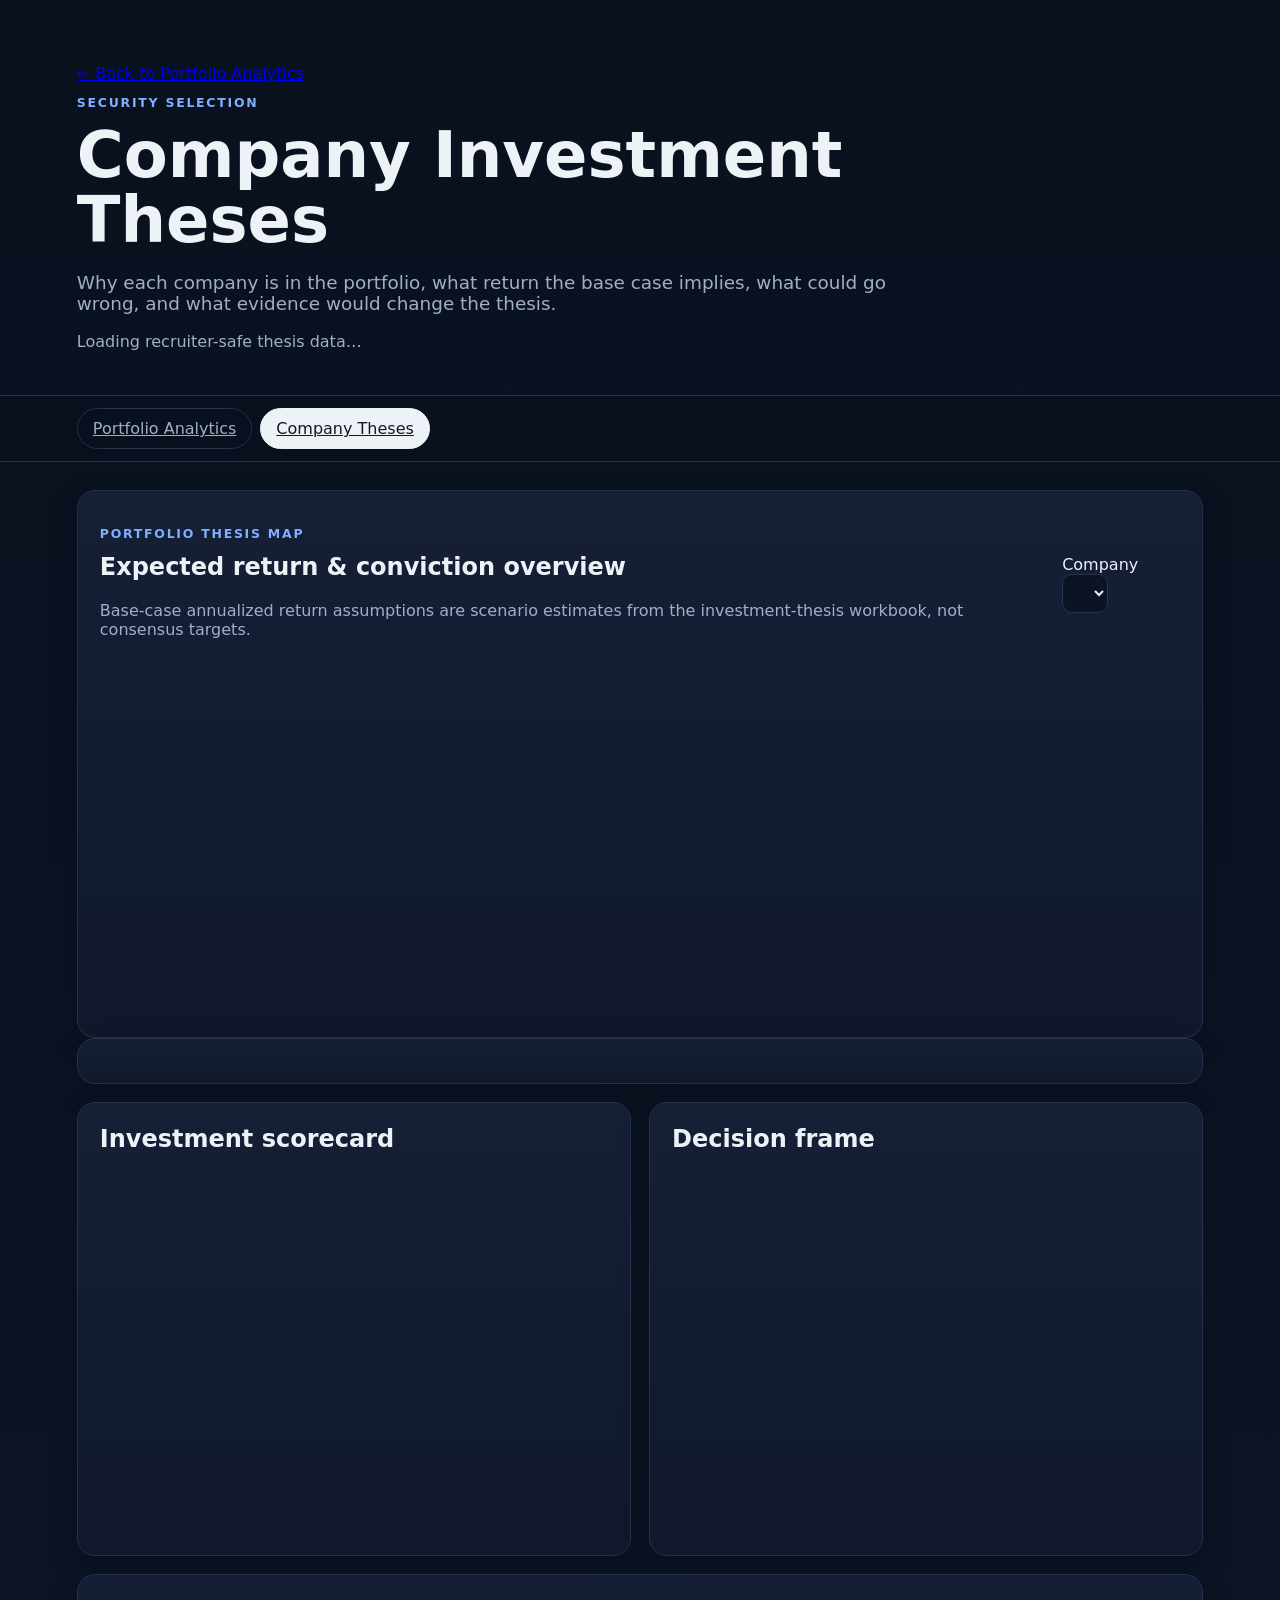
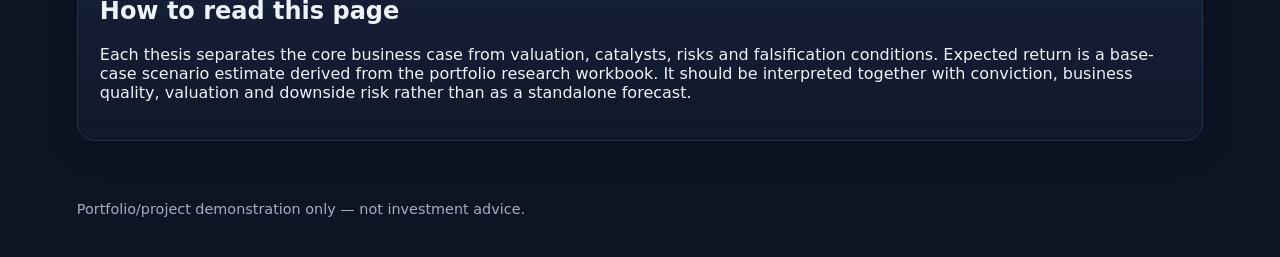
==== company-theses.html @ d9fcb044 "Add dedicated company theses recruiter page" ====
<!doctype html>
<html lang="en">
<head>
  <meta charset="utf-8" />
  <meta name="viewport" content="width=device-width,initial-scale=1" />
  <meta name="description" content="Company-level investment theses, expected returns, risks and monitoring framework." />
  <title>Company Theses | Investment Research Portfolio</title>
  <link rel="stylesheet" href="styles.css" />
  <script src="https://cdn.plot.ly/plotly-2.35.2.min.js"></script>
</head>
<body>
  <header class="hero thesis-hero">
    <div>
      <a class="back-link" href="index.html">← Back to Portfolio Analytics</a>
      <p class="eyebrow">SECURITY SELECTION</p>
      <h1>Company Investment Theses</h1>
      <p class="lede">Why each company is in the portfolio, what return the base case implies, what could go wrong, and what evidence would change the thesis.</p>
      <p id="thesisFreshness" class="muted">Loading recruiter-safe thesis data…</p>
    </div>
  </header>

  <nav class="tabs thesis-nav" aria-label="Company thesis navigation">
    <a class="tab nav-link" href="index.html">Portfolio Analytics</a>
    <a class="tab nav-link active" href="company-theses.html">Company Theses</a>
  </nav>

  <main class="thesis-page-shell">
    <section class="card thesis-overview-card">
      <div class="section-head thesis-controls">
        <div>
          <p class="eyebrow">PORTFOLIO THESIS MAP</p>
          <h2>Expected return & conviction overview</h2>
          <p class="muted">Base-case annualized return assumptions are scenario estimates from the investment-thesis workbook, not consensus targets.</p>
        </div>
        <label class="company-picker">Company
          <select id="thesisCompanySelect" aria-label="Select company"></select>
        </label>
      </div>
      <div id="returnOverviewChart" class="chart compact-chart"></div>
    </section>

    <section id="companyHeader" class="company-detail-header card"></section>

    <section class="grid two thesis-detail-grid">
      <article class="card">
        <h2>Investment scorecard</h2>
        <div id="companyScoreChart" class="chart compact-chart"></div>
      </article>
      <article class="card">
        <h2>Decision frame</h2>
        <div id="decisionFrame" class="decision-frame"></div>
      </article>
    </section>

    <section id="companyThesisBody" class="thesis-grid thesis-body-grid"></section>

    <section class="card thesis-method-note">
      <h2>How to read this page</h2>
      <p>Each thesis separates the core business case from valuation, catalysts, risks and falsification conditions. Expected return is a base-case scenario estimate derived from the portfolio research workbook. It should be interpreted together with conviction, business quality, valuation and downside risk rather than as a standalone forecast.</p>
    </section>
  </main>

  <footer>Portfolio/project demonstration only — not investment advice.</footer>
  <script src="company-theses.js"></script>
</body>
</html>
---- styles.css ----
:root{--bg:#0b1020;--panel:#11182b;--panel2:#151f36;--text:#edf2f7;--muted:#9fb0c6;--line:#24324c;--accent:#7fb0ff;--good:#7ed6a5}*{box-sizing:border-box}body{margin:0;font-family:Inter,ui-sans-serif,system-ui,-apple-system,BlinkMacSystemFont,"Segoe UI",sans-serif;background:linear-gradient(180deg,#09101e 0%,#0d1424 100%);color:var(--text)}.hero{padding:64px 6vw 28px;max-width:1400px;margin:auto}.eyebrow{font-size:.78rem;letter-spacing:.14em;color:var(--accent);font-weight:700}.hero h1{font-size:clamp(2.2rem,5vw,4.6rem);line-height:1.02;margin:.2rem 0 1rem;max-width:1000px}.lede{font-size:1.15rem;color:var(--muted);max-width:850px}.muted{color:var(--muted)}.tabs{position:sticky;top:0;z-index:20;display:flex;gap:8px;overflow:auto;padding:12px 6vw;background:rgba(9,16,30,.92);backdrop-filter:blur(12px);border-top:1px solid var(--line);border-bottom:1px solid var(--line)}.tab{border:1px solid var(--line);background:transparent;color:var(--muted);padding:10px 15px;border-radius:999px;cursor:pointer;white-space:nowrap}.tab.active{background:var(--text);color:#111827;border-color:var(--text)}main{max-width:1400px;margin:auto;padding:28px 6vw 60px}.panel{display:none}.active-panel{display:block}.grid{display:grid;gap:18px;margin:18px 0}.grid.two{grid-template-columns:repeat(2,minmax(0,1fr))}.grid.three{grid-template-columns:repeat(3,minmax(0,1fr))}.card{background:linear-gradient(180deg,var(--panel2),var(--panel));border:1px solid var(--line);border-radius:18px;padding:22px;box-shadow:0 10px 30px rgba(0,0,0,.18)}.card h2,.card h3{margin-top:0}.metric-grid{display:grid;grid-template-columns:repeat(6,minmax(0,1fr));gap:12px;margin-bottom:18px}.metric-grid.compact{grid-template-columns:repeat(5,minmax(0,1fr))}.metric{background:var(--panel);border:1px solid var(--line);border-radius:14px;padding:16px}.metric .label{color:var(--muted);font-size:.8rem}.metric .value{font-size:1.35rem;font-weight:700;margin-top:5px}.chart{min-height:360px}.table-wrap{overflow:auto}table{width:100%;border-collapse:collapse}th,td{text-align:left;padding:12px;border-bottom:1px solid var(--line)}th{color:var(--muted);font-size:.8rem;text-transform:uppercase;letter-spacing:.05em}.section-head{display:flex;justify-content:space-between;gap:16px;align-items:center}select{background:#0c1424;color:var(--text);border:1px solid var(--line);padding:10px 12px;border-radius:10px}.thesis-grid{display:grid;grid-template-columns:repeat(2,minmax(0,1fr));gap:16px}.thesis-block{background:#0c1424;border:1px solid var(--line);border-radius:12px;padding:16px}.thesis-block h3{font-size:.95rem;color:var(--accent);margin-bottom:8px}.research-intro{padding:30px}footer{max-width:1400px;margin:auto;padding:0 6vw 40px;color:var(--muted);font-size:.9rem}@media(max-width:900px){.grid.two,.grid.three,.thesis-grid{grid-template-columns:1fr}.metric-grid,.metric-grid.compact{grid-template-columns:repeat(2,minmax(0,1fr))}.hero{padding-top:40px}}@media(max-width:560px){.metric-grid,.metric-grid.compact{grid-template-columns:1fr}.hero,main,.tabs,footer{padding-left:20px;padding-right:20px}.section-head{align-items:flex-start;flex-direction:column}.chart{min-height:300px}}
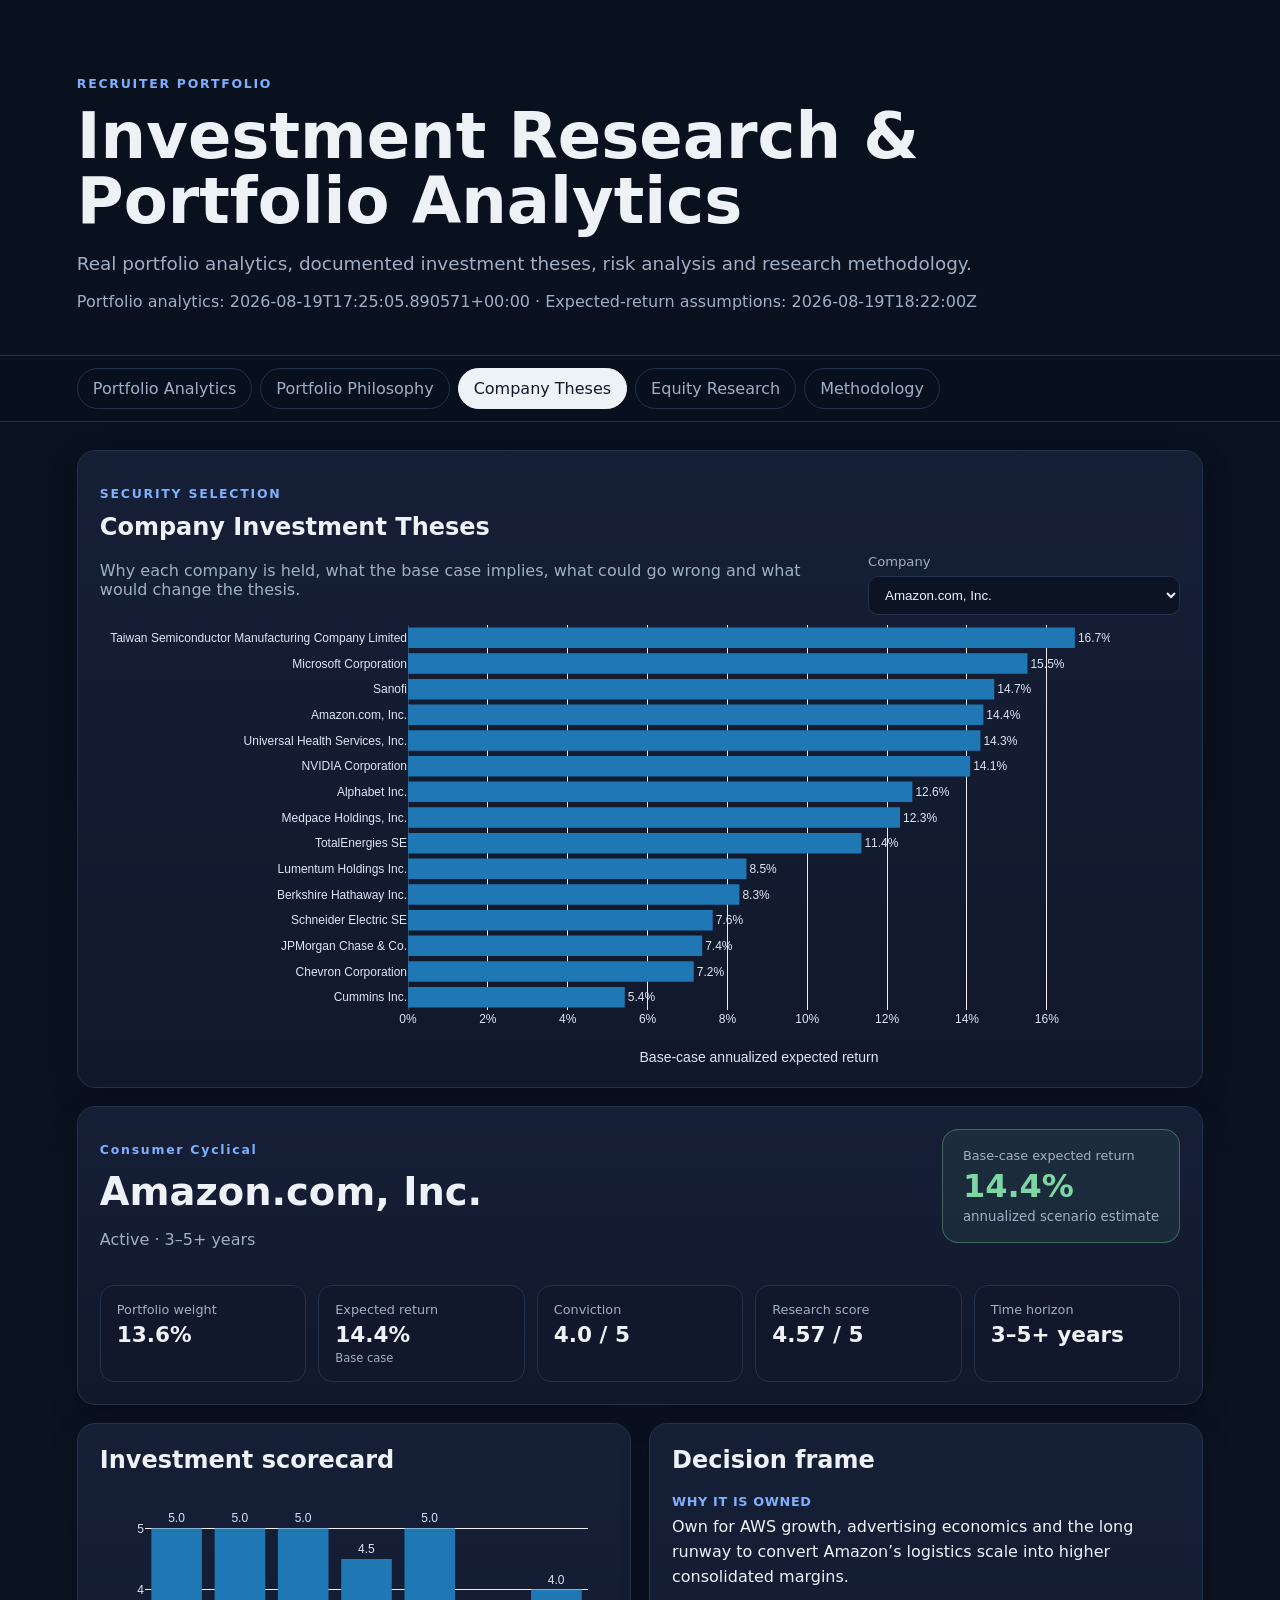
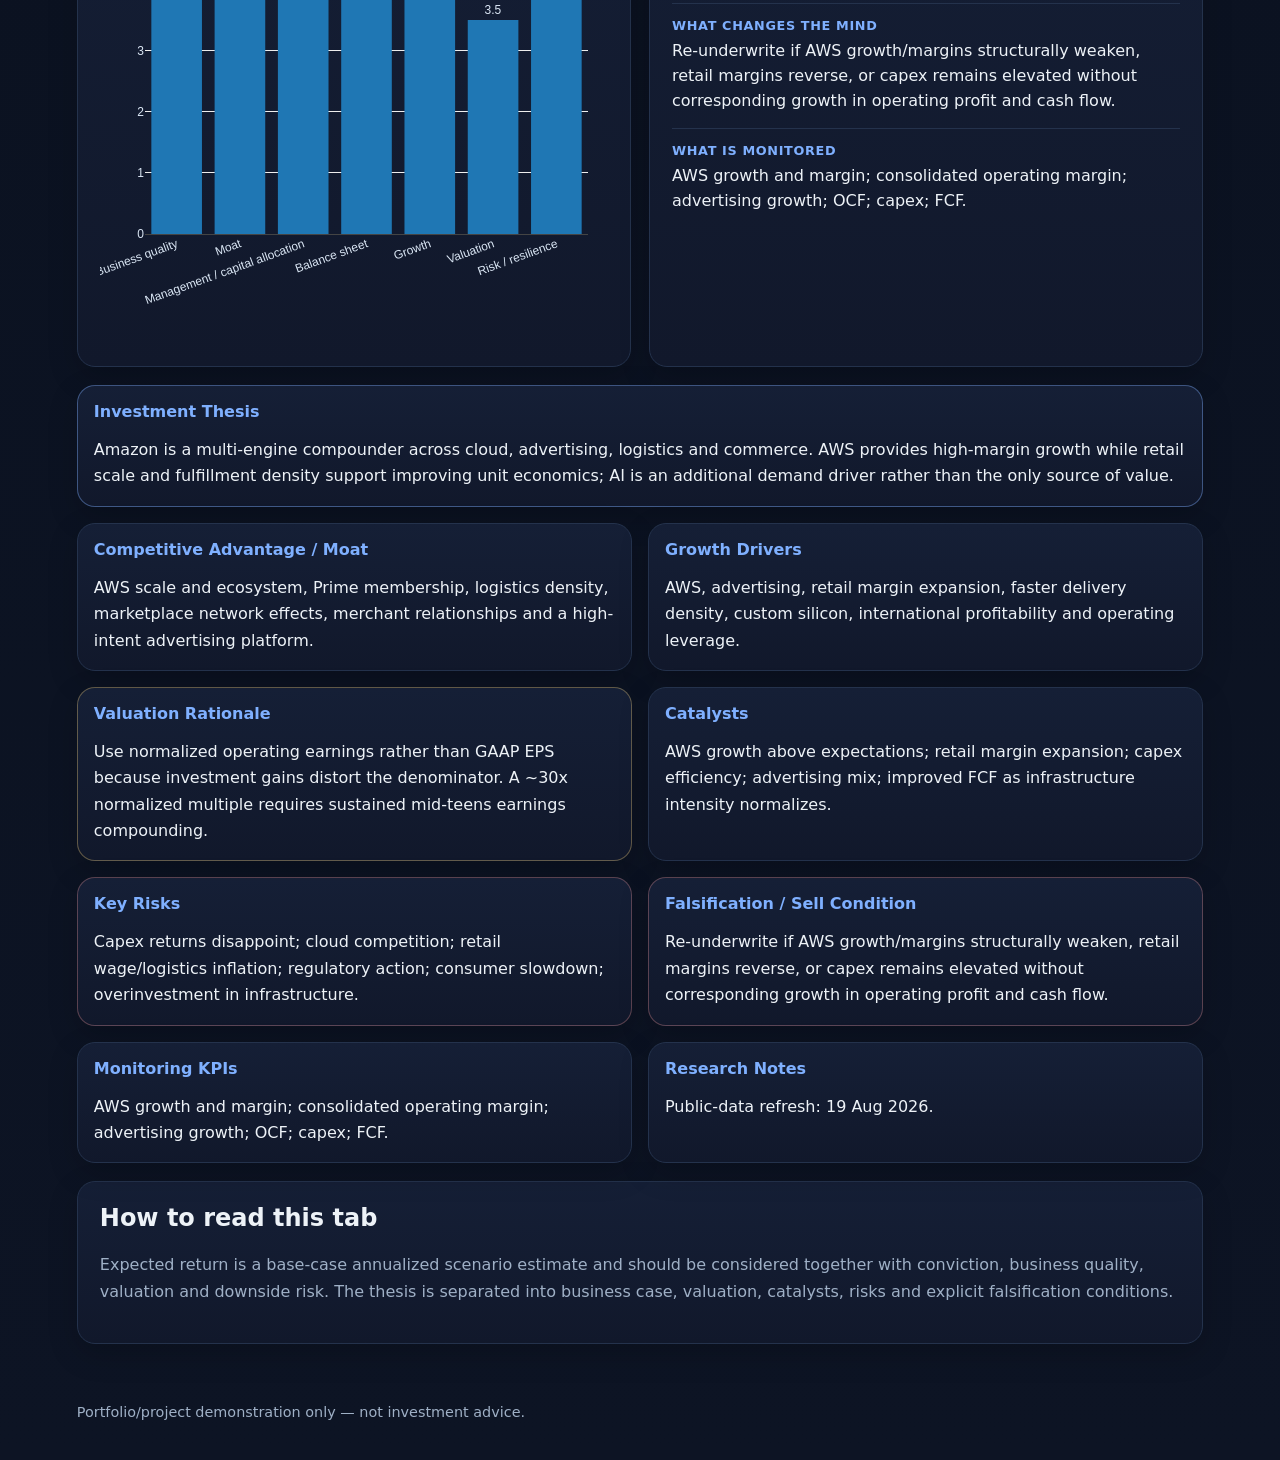
==== commit 8497383e: "Redirect standalone thesis page into main dashboard tab" ====
--- a/company-theses.html
+++ b/company-theses.html
@@ -3,64 +3,12 @@
 <head>
   <meta charset="utf-8" />
   <meta name="viewport" content="width=device-width,initial-scale=1" />
-  <meta name="description" content="Company-level investment theses, expected returns, risks and monitoring framework." />
-  <title>Company Theses | Investment Research Portfolio</title>
-  <link rel="stylesheet" href="styles.css" />
-  <script src="https://cdn.plot.ly/plotly-2.35.2.min.js"></script>
+  <meta http-equiv="refresh" content="0; url=index.html#theses" />
+  <title>Company Theses</title>
+  <link rel="canonical" href="index.html#theses" />
 </head>
 <body>
-  <header class="hero thesis-hero">
-    <div>
-      <a class="back-link" href="index.html">← Back to Portfolio Analytics</a>
-      <p class="eyebrow">SECURITY SELECTION</p>
-      <h1>Company Investment Theses</h1>
-      <p class="lede">Why each company is in the portfolio, what return the base case implies, what could go wrong, and what evidence would change the thesis.</p>
-      <p id="thesisFreshness" class="muted">Loading recruiter-safe thesis data…</p>
-    </div>
-  </header>
-
-  <nav class="tabs thesis-nav" aria-label="Company thesis navigation">
-    <a class="tab nav-link" href="index.html">Portfolio Analytics</a>
-    <a class="tab nav-link active" href="company-theses.html">Company Theses</a>
-  </nav>
-
-  <main class="thesis-page-shell">
-    <section class="card thesis-overview-card">
-      <div class="section-head thesis-controls">
-        <div>
-          <p class="eyebrow">PORTFOLIO THESIS MAP</p>
-          <h2>Expected return & conviction overview</h2>
-          <p class="muted">Base-case annualized return assumptions are scenario estimates from the investment-thesis workbook, not consensus targets.</p>
-        </div>
-        <label class="company-picker">Company
-          <select id="thesisCompanySelect" aria-label="Select company"></select>
-        </label>
-      </div>
-      <div id="returnOverviewChart" class="chart compact-chart"></div>
-    </section>
-
-    <section id="companyHeader" class="company-detail-header card"></section>
-
-    <section class="grid two thesis-detail-grid">
-      <article class="card">
-        <h2>Investment scorecard</h2>
-        <div id="companyScoreChart" class="chart compact-chart"></div>
-      </article>
-      <article class="card">
-        <h2>Decision frame</h2>
-        <div id="decisionFrame" class="decision-frame"></div>
-      </article>
-    </section>
-
-    <section id="companyThesisBody" class="thesis-grid thesis-body-grid"></section>
-
-    <section class="card thesis-method-note">
-      <h2>How to read this page</h2>
-      <p>Each thesis separates the core business case from valuation, catalysts, risks and falsification conditions. Expected return is a base-case scenario estimate derived from the portfolio research workbook. It should be interpreted together with conviction, business quality, valuation and downside risk rather than as a standalone forecast.</p>
-    </section>
-  </main>
-
-  <footer>Portfolio/project demonstration only — not investment advice.</footer>
-  <script src="company-theses.js"></script>
+  <p>Opening <a href="index.html#theses">Company Theses</a> in the main investment research dashboard…</p>
+  <script>location.replace('index.html#theses');</script>
 </body>
 </html>
